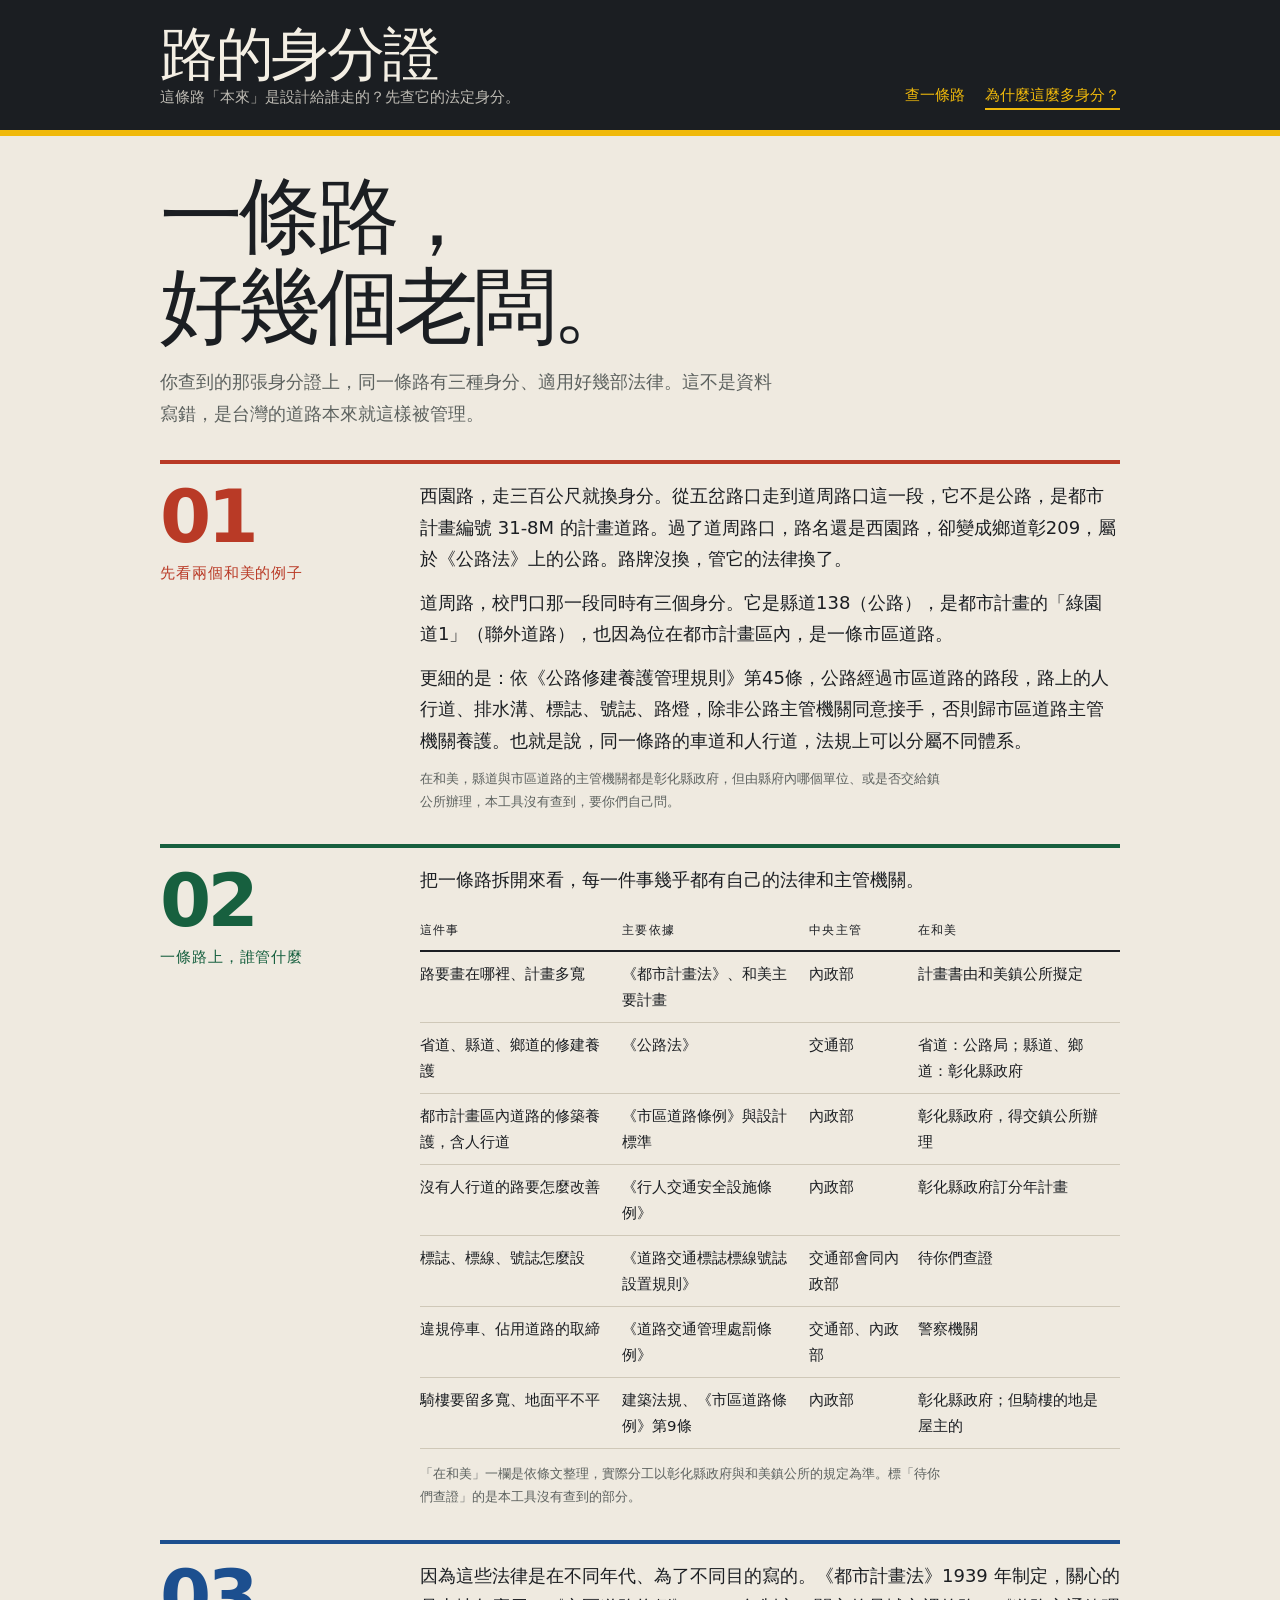
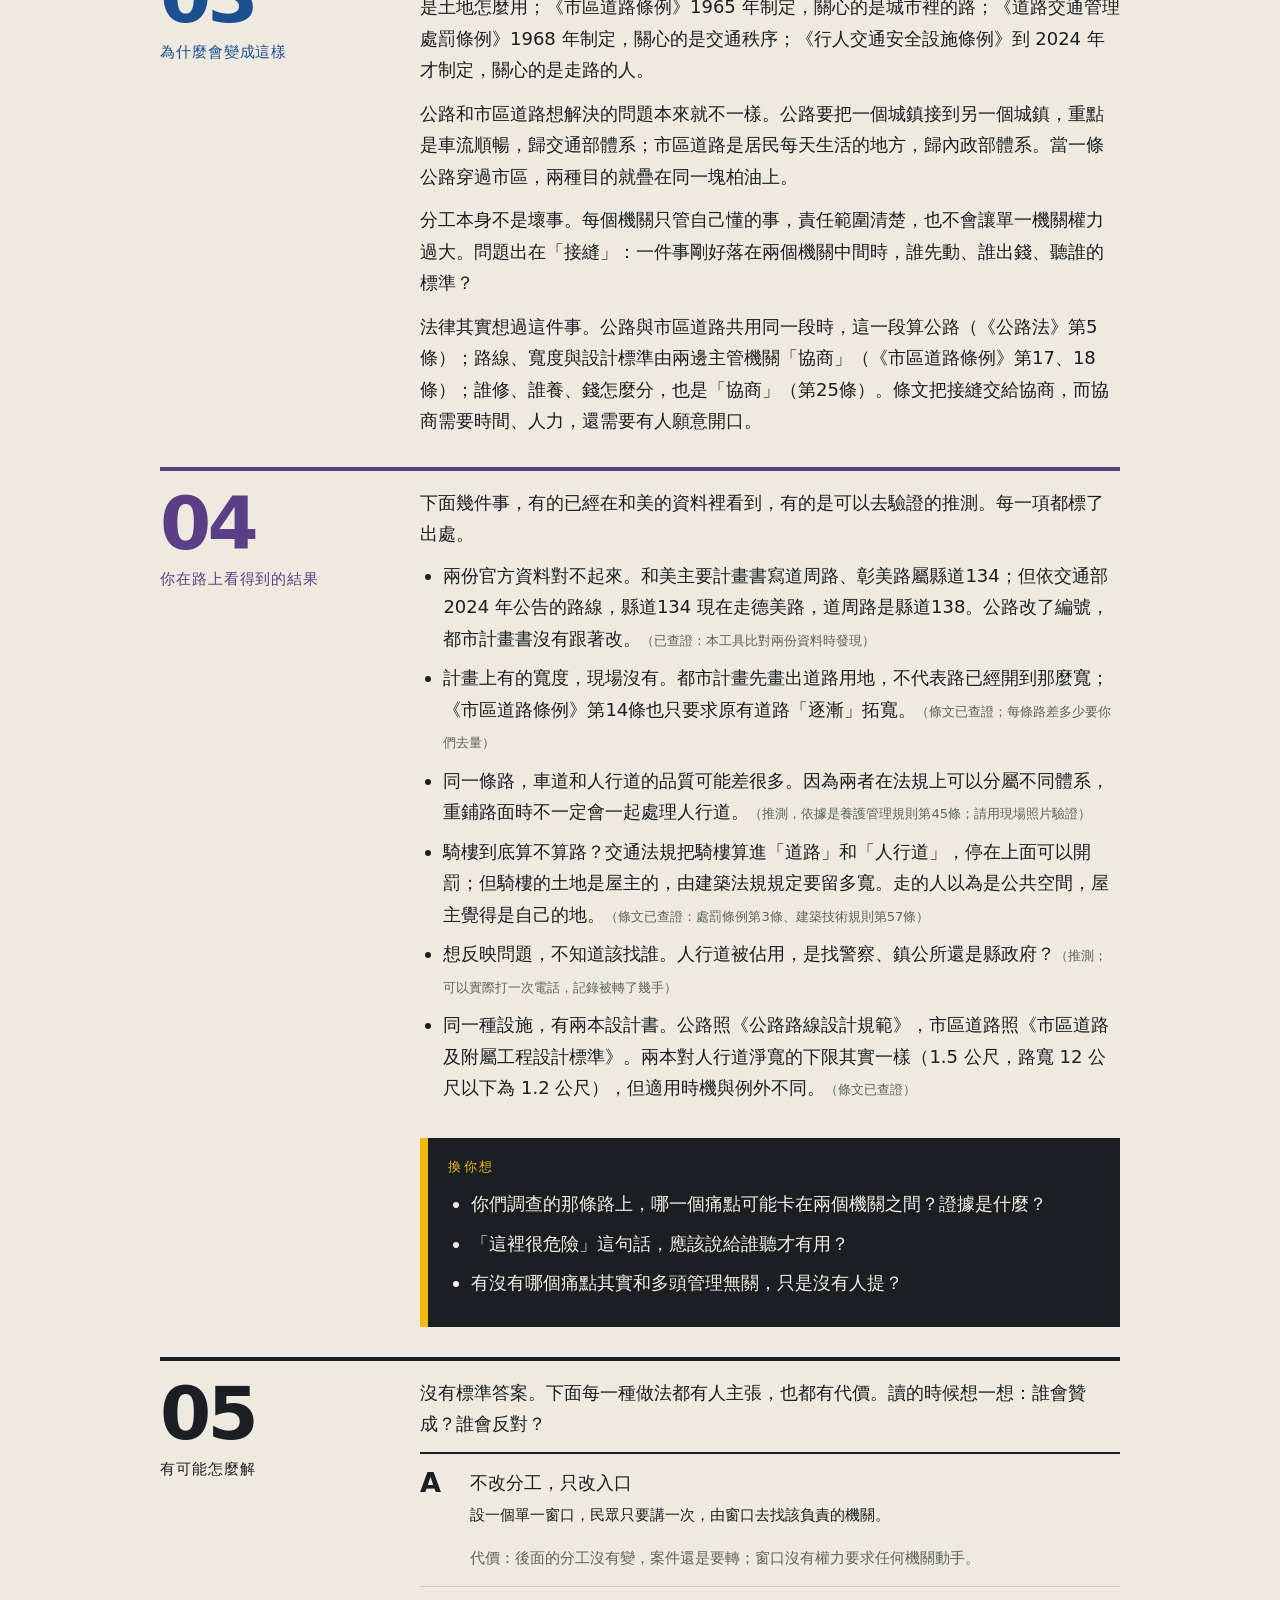
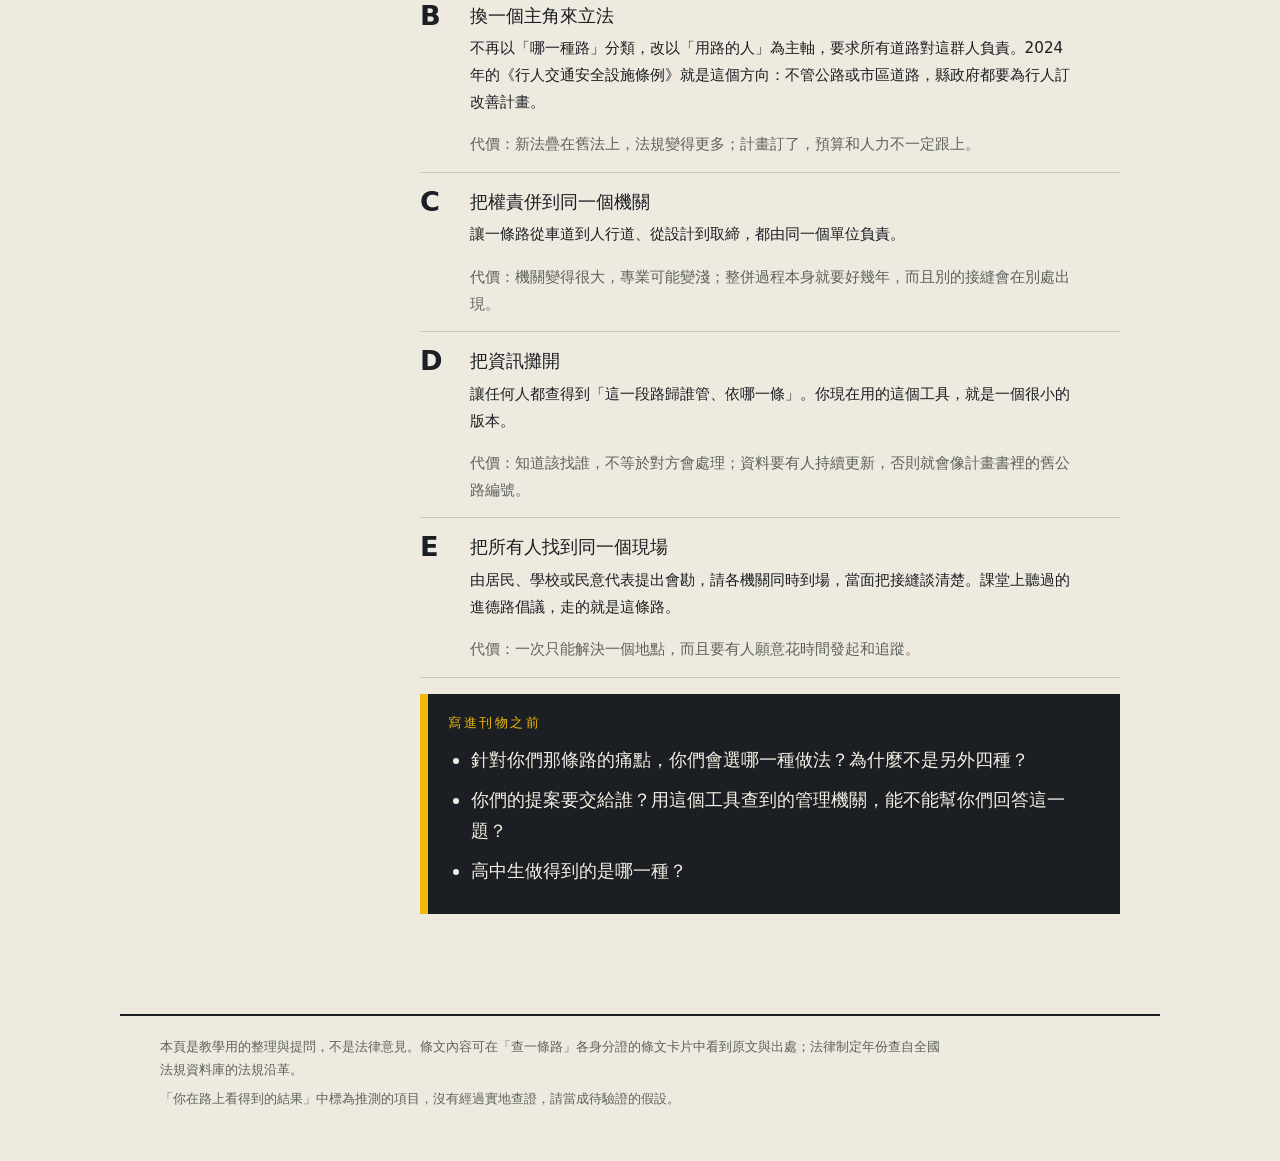
==== why.html @ 9fcd10db "新增分析頁「一條路，好幾個老闆」並改版視覺 說明道路多法規、多機關管理的成因、可觀察現象與五種解法； 樣式改為柏油色頁首、直角粗線與大字編號，桌機兩欄。  Co-Authored-By: Claude" ====
<!doctype html>
<html lang="zh-Hant-TW">
<head>
<meta charset="utf-8">
<meta name="viewport" content="width=device-width, initial-scale=1">
<title>一條路，好幾個老闆｜路的身分證</title>
<meta name="description" content="為什麼台灣的一條路同時受好幾部法律、好幾個機關管理？這會造成什麼生活現象？有可能怎麼解？">
<link rel="stylesheet" href="assets/style.css">
</head>
<body>
<header class="site-head">
  <div class="wrap">
    <div>
      <a class="brand" href="./">路的身分證</a>
      <p class="tagline">這條路「本來」是設計給誰走的？先查它的法定身分。</p>
    </div>
    <nav class="nav" aria-label="主選單">
      <a href="./">查一條路</a>
      <a href="why.html" aria-current="page">為什麼這麼多身分？</a>
    </nav>
  </div>
</header>

<main class="essay">
  <h1 class="lead">一條路，<br>好幾個老闆。</h1>
  <p class="sub">你查到的那張身分證上，同一條路有三種身分、適用好幾部法律。這不是資料寫錯，是台灣的道路本來就這樣被管理。</p>

  <section class="block b-highway">
    <h2><span class="num">01</span>先看兩個和美的例子</h2>
    <p><strong>西園路，走三百公尺就換身分。</strong>從五岔路口走到道周路口這一段，它不是公路，是都市計畫編號 31-8M 的計畫道路。過了道周路口，路名還是西園路，卻變成鄉道彰209，屬於《公路法》上的公路。路牌沒換，管它的法律換了。</p>
    <p><strong>道周路，校門口那一段同時有三個身分。</strong>它是縣道138（公路），是都市計畫的「綠園道1」（聯外道路），也因為位在都市計畫區內，是一條市區道路。</p>
    <p>更細的是：依《公路修建養護管理規則》第45條，公路經過市區道路的路段，路上的人行道、排水溝、標誌、號誌、路燈，除非公路主管機關同意接手，否則歸市區道路主管機關養護。也就是說，<strong>同一條路的車道和人行道，法規上可以分屬不同體系。</strong></p>
    <p class="cite">在和美，縣道與市區道路的主管機關都是彰化縣政府，但由縣府內哪個單位、或是否交給鎮公所辦理，本工具沒有查到，要你們自己問。</p>
  </section>

  <section class="block b-plan">
    <h2><span class="num">02</span>一條路上，誰管什麼</h2>
    <p>把一條路拆開來看，每一件事幾乎都有自己的法律和主管機關。</p>
    <div class="tbl-wrap">
      <table>
        <thead><tr><th>這件事</th><th>主要依據</th><th>中央主管</th><th>在和美</th></tr></thead>
        <tbody>
          <tr><td>路要畫在哪裡、計畫多寬</td><td>《都市計畫法》、和美主要計畫</td><td>內政部</td><td>計畫書由和美鎮公所擬定</td></tr>
          <tr><td>省道、縣道、鄉道的修建養護</td><td>《公路法》</td><td>交通部</td><td>省道：公路局；縣道、鄉道：彰化縣政府</td></tr>
          <tr><td>都市計畫區內道路的修築養護，含人行道</td><td>《市區道路條例》與設計標準</td><td>內政部</td><td>彰化縣政府，得交鎮公所辦理</td></tr>
          <tr><td>沒有人行道的路要怎麼改善</td><td>《行人交通安全設施條例》</td><td>內政部</td><td>彰化縣政府訂分年計畫</td></tr>
          <tr><td>標誌、標線、號誌怎麼設</td><td>《道路交通標誌標線號誌設置規則》</td><td>交通部會同內政部</td><td>待你們查證</td></tr>
          <tr><td>違規停車、佔用道路的取締</td><td>《道路交通管理處罰條例》</td><td>交通部、內政部</td><td>警察機關</td></tr>
          <tr><td>騎樓要留多寬、地面平不平</td><td>建築法規、《市區道路條例》第9條</td><td>內政部</td><td>彰化縣政府；但騎樓的地是屋主的</td></tr>
        </tbody>
      </table>
    </div>
    <p class="cite">「在和美」一欄是依條文整理，實際分工以彰化縣政府與和美鎮公所的規定為準。標「待你們查證」的是本工具沒有查到的部分。</p>
  </section>

  <section class="block b-urban">
    <h2><span class="num">03</span>為什麼會變成這樣</h2>
    <p><strong>因為這些法律是在不同年代、為了不同目的寫的。</strong>《都市計畫法》1939 年制定，關心的是土地怎麼用；《市區道路條例》1965 年制定，關心的是城市裡的路；《道路交通管理處罰條例》1968 年制定，關心的是交通秩序；《行人交通安全設施條例》到 2024 年才制定，關心的是走路的人。</p>
    <p><strong>公路和市區道路想解決的問題本來就不一樣。</strong>公路要把一個城鎮接到另一個城鎮，重點是車流順暢，歸交通部體系；市區道路是居民每天生活的地方，歸內政部體系。當一條公路穿過市區，兩種目的就疊在同一塊柏油上。</p>
    <p><strong>分工本身不是壞事。</strong>每個機關只管自己懂的事，責任範圍清楚，也不會讓單一機關權力過大。問題出在「接縫」：一件事剛好落在兩個機關中間時，誰先動、誰出錢、聽誰的標準？</p>
    <p>法律其實想過這件事。公路與市區道路共用同一段時，這一段算公路（《公路法》第5條）；路線、寬度與設計標準由兩邊主管機關「協商」（《市區道路條例》第17、18條）；誰修、誰養、錢怎麼分，也是「協商」（第25條）。<strong>條文把接縫交給協商，而協商需要時間、人力，還需要有人願意開口。</strong></p>
  </section>

  <section class="block b-field">
    <h2><span class="num">04</span>你在路上看得到的結果</h2>
    <p>下面幾件事，有的已經在和美的資料裡看到，有的是可以去驗證的推測。每一項都標了出處。</p>
    <ul>
      <li><strong>兩份官方資料對不起來。</strong>和美主要計畫書寫道周路、彰美路屬縣道134；但依交通部 2024 年公告的路線，縣道134 現在走德美路，道周路是縣道138。公路改了編號，都市計畫書沒有跟著改。<span class="cite">（已查證：本工具比對兩份資料時發現）</span></li>
      <li><strong>計畫上有的寬度，現場沒有。</strong>都市計畫先畫出道路用地，不代表路已經開到那麼寬；《市區道路條例》第14條也只要求原有道路「逐漸」拓寬。<span class="cite">（條文已查證；每條路差多少要你們去量）</span></li>
      <li><strong>同一條路，車道和人行道的品質可能差很多。</strong>因為兩者在法規上可以分屬不同體系，重鋪路面時不一定會一起處理人行道。<span class="cite">（推測，依據是養護管理規則第45條；請用現場照片驗證）</span></li>
      <li><strong>騎樓到底算不算路？</strong>交通法規把騎樓算進「道路」和「人行道」，停在上面可以開罰；但騎樓的土地是屋主的，由建築法規規定要留多寬。走的人以為是公共空間，屋主覺得是自己的地。<span class="cite">（條文已查證：處罰條例第3條、建築技術規則第57條）</span></li>
      <li><strong>想反映問題，不知道該找誰。</strong>人行道被佔用，是找警察、鎮公所還是縣政府？<span class="cite">（推測；可以實際打一次電話，記錄被轉了幾手）</span></li>
      <li><strong>同一種設施，有兩本設計書。</strong>公路照《公路路線設計規範》，市區道路照《市區道路及附屬工程設計標準》。兩本對人行道淨寬的下限其實一樣（1.5 公尺，路寬 12 公尺以下為 1.2 公尺），但適用時機與例外不同。<span class="cite">（條文已查證）</span></li>
    </ul>
    <div class="ask">
      <h3>換你想</h3>
      <ul>
        <li>你們調查的那條路上，哪一個痛點可能卡在兩個機關之間？證據是什麼？</li>
        <li>「這裡很危險」這句話，應該說給誰聽才有用？</li>
        <li>有沒有哪個痛點其實和多頭管理無關，只是沒有人提？</li>
      </ul>
    </div>
  </section>

  <section class="block">
    <h2><span class="num">05</span>有可能怎麼解</h2>
    <p>沒有標準答案。下面每一種做法都有人主張，也都有代價。讀的時候想一想：誰會贊成？誰會反對？</p>
    <div class="opts">
      <div class="opt"><span class="k">A</span><h3>不改分工，只改入口</h3>
        <p>設一個單一窗口，民眾只要講一次，由窗口去找該負責的機關。</p>
        <p class="cost">代價：後面的分工沒有變，案件還是要轉；窗口沒有權力要求任何機關動手。</p></div>
      <div class="opt"><span class="k">B</span><h3>換一個主角來立法</h3>
        <p>不再以「哪一種路」分類，改以「用路的人」為主軸，要求所有道路對這群人負責。2024 年的《行人交通安全設施條例》就是這個方向：不管公路或市區道路，縣政府都要為行人訂改善計畫。</p>
        <p class="cost">代價：新法疊在舊法上，法規變得更多；計畫訂了，預算和人力不一定跟上。</p></div>
      <div class="opt"><span class="k">C</span><h3>把權責併到同一個機關</h3>
        <p>讓一條路從車道到人行道、從設計到取締，都由同一個單位負責。</p>
        <p class="cost">代價：機關變得很大，專業可能變淺；整併過程本身就要好幾年，而且別的接縫會在別處出現。</p></div>
      <div class="opt"><span class="k">D</span><h3>把資訊攤開</h3>
        <p>讓任何人都查得到「這一段路歸誰管、依哪一條」。你現在用的這個工具，就是一個很小的版本。</p>
        <p class="cost">代價：知道該找誰，不等於對方會處理；資料要有人持續更新，否則就會像計畫書裡的舊公路編號。</p></div>
      <div class="opt"><span class="k">E</span><h3>把所有人找到同一個現場</h3>
        <p>由居民、學校或民意代表提出會勘，請各機關同時到場，當面把接縫談清楚。課堂上聽過的進德路倡議，走的就是這條路。</p>
        <p class="cost">代價：一次只能解決一個地點，而且要有人願意花時間發起和追蹤。</p></div>
    </div>
    <div class="ask">
      <h3>寫進刊物之前</h3>
      <ul>
        <li>針對你們那條路的痛點，你們會選哪一種做法？為什麼不是另外四種？</li>
        <li>你們的提案要交給誰？用這個工具查到的管理機關，能不能幫你們回答這一題？</li>
        <li>高中生做得到的是哪一種？</li>
      </ul>
    </div>
  </section>
</main>

<footer class="site-foot">
  <p>本頁是教學用的整理與提問，不是法律意見。條文內容可在「查一條路」各身分證的條文卡片中看到原文與出處；法律制定年份查自全國法規資料庫的法規沿革。</p>
  <p>「你在路上看得到的結果」中標為推測的項目，沒有經過實地查證，請當成待驗證的假設。</p>
</footer>
</body>
</html>
---- assets/style.css ----
/* 路的身分證：柏油、標線、路牌。平塗色塊、直角、粗線，不用陰影與圓角卡片。 */
:root {
  --asphalt: #1b1e22;
  --paper: #efeae0;
  --sheet: #f9f6ee;
  --ink: #1b1e22;
  --muted: #5d625f;
  --line: #1b1e22;
  --hair: #cfc8b8;
  --yellow: #f0b90b;
  --green: #17603f;
  --blue: #1c4f8f;
  --red: #b93a26;
  --violet: #5b3f86;
  --warn-bg: #fbe9a8;
  --warn-ink: #4d3a00;
  --accent: var(--blue);
}
@media (prefers-color-scheme: dark) {
  :root {
    --paper: #15181b;
    --sheet: #1e2226;
    --ink: #ece7dc;
    --muted: #a5a79f;
    --line: #ece7dc;
    --hair: #3a4046;
    --green: #5fc091;
    --blue: #7fb2ee;
    --red: #f0806a;
    --violet: #b79ae0;
    --warn-bg: #4a3c0c;
    --warn-ink: #ffe9a3;
  }
}
* { box-sizing: border-box; }
html { -webkit-text-size-adjust: 100%; }
body {
  margin: 0;
  background: var(--paper);
  color: var(--ink);
  font: 18px/1.75 "PingFang TC", "Noto Sans TC", "Microsoft JhengHei", system-ui, sans-serif;
  font-synthesis: none;
  text-rendering: optimizeLegibility;
}
h1, h2, h3, h4, p, ul, ol, dl { margin: 0; }
a { color: var(--accent); text-underline-offset: 3px; }
a:focus-visible, button:focus-visible, input:focus-visible, summary:focus-visible {
  outline: 3px solid var(--yellow); outline-offset: 2px;
}
.wrap, main, .site-foot { max-width: 1040px; margin: 0 auto; padding-left: 16px; padding-right: 16px; }
@media (min-width: 900px) { .wrap, main, .site-foot { padding-left: 40px; padding-right: 40px; } }

.banner { background: var(--red); color: #fff; text-align: center; padding: 10px 16px; font-weight: 800; }

/* 頁首：一段柏油路，底下是黃色分向線 */
.site-head { background: var(--asphalt); color: #f4efe4; border-bottom: 6px solid var(--yellow); }
.site-head .wrap { display: flex; flex-wrap: wrap; align-items: flex-end; justify-content: space-between; gap: 8px 32px; padding-top: 26px; padding-bottom: 20px; }
.brand { font-size: clamp(2.2rem, 6vw, 3.6rem); font-weight: 900; letter-spacing: -0.04em; line-height: 1; color: inherit; text-decoration: none; }
.tagline { font-size: .95rem; opacity: .75; max-width: 30em; }
.nav { display: flex; gap: 20px; font-weight: 700; font-size: .95rem; }
.nav a { color: var(--yellow); text-decoration: none; border-bottom: 2px solid transparent; }
.nav a:hover, .nav a[aria-current] { border-bottom-color: var(--yellow); }

/* 搜尋 */
.search-label { display: block; font-size: .8rem; font-weight: 800; letter-spacing: .2em; margin: 36px 0 8px; }
.search {
  width: 100%; font: inherit; font-size: clamp(1.4rem, 4vw, 2.2rem); font-weight: 800; letter-spacing: -0.02em;
  padding: 10px 0; border: 0; border-bottom: 5px solid var(--line); border-radius: 0;
  background: transparent; color: var(--ink);
}
.search::placeholder { color: var(--muted); font-weight: 500; opacity: .7; }
.search:focus { outline: none; border-bottom-color: var(--yellow); }
.status { color: var(--muted); margin: 12px 0 8px; font-size: .9rem; }
.road-list { list-style: none; padding: 0; margin: 0 0 56px; columns: 220px auto; column-gap: 32px; border-top: 2px solid var(--line); }
.road-list li { break-inside: avoid; border-bottom: 1px solid var(--hair); }
.road-list a { display: flex; justify-content: space-between; align-items: baseline; gap: 12px; padding: 9px 2px; text-decoration: none; color: var(--ink); }
.road-list a:hover { background: var(--yellow); color: var(--asphalt); }
.road-list a:hover .rcode { color: var(--asphalt); }
.rname { font-weight: 800; }
.rcode { color: var(--muted); font-size: .8rem; font-variant-numeric: tabular-nums; text-align: right; }

/* 身分證 */
.back { margin: 22px 0 10px; font-size: .9rem; font-weight: 700; }
.id-head { border-top: 8px solid var(--line); padding: 14px 0 22px; }
.eyebrow { font-size: .78rem; font-weight: 800; letter-spacing: .32em; color: var(--muted); }
.id-head h1 { font-size: clamp(3.2rem, 11vw, 6.5rem); font-weight: 900; letter-spacing: -0.06em; line-height: 1.02; margin: 2px 0 10px; }
.seg-label { color: var(--muted); }
.tabs { display: flex; flex-wrap: wrap; gap: 0; margin-top: 10px; border: 2px solid var(--line); width: fit-content; max-width: 100%; }
.tab { padding: 9px 16px; text-decoration: none; color: var(--ink); font-size: .92rem; font-weight: 700; border-right: 2px solid var(--line); }
.tab:last-child { border-right: 0; }
.tab.on { background: var(--line); color: var(--paper); }
@media (max-width: 700px) { .tabs { flex-direction: column; width: 100%; } .tab { border-right: 0; border-bottom: 2px solid var(--line); } .tab:last-child { border-bottom: 0; } }

.block { --c: var(--line); border-top: 4px solid var(--c); padding: 16px 0 30px; display: grid; gap: 0 40px; }
.block > * { grid-column: 1; min-width: 0; }
.block h2 { font-size: .95rem; font-weight: 800; letter-spacing: .06em; color: var(--c); }
.block h2 .num { display: block; font-size: 3rem; font-weight: 900; letter-spacing: -0.05em; line-height: 1; margin-bottom: 6px; font-variant-numeric: tabular-nums; }
@media (min-width: 900px) {
  .block { grid-template-columns: 220px 1fr; }
  .block > * { grid-column: 2; }
  .block > h2 { grid-column: 1; grid-row: 1 / span 20; }
  .block h2 .num { font-size: 4.6rem; }
}
.b-highway { --c: var(--red); }
.b-plan { --c: var(--green); }
.b-urban { --c: var(--blue); }
.b-field { --c: var(--violet); }
.block h3 { font-size: 1rem; font-weight: 800; margin: 20px 0 6px; }
.verdict { font-size: clamp(1.6rem, 4.6vw, 2.5rem); font-weight: 900; letter-spacing: -0.03em; line-height: 1.25; margin: 0 0 12px; }
.row { display: grid; grid-template-columns: 6em 1fr; gap: 12px; padding: 7px 0; border-top: 1px solid var(--hair); }
dl .row:last-child { border-bottom: 1px solid var(--hair); }
dt { color: var(--muted); font-size: .9rem; }
dd { margin: 0; overflow-wrap: anywhere; }
.note { color: var(--muted); font-size: .95rem; margin: 10px 0; white-space: pre-line; max-width: 46em; }
.note.warn { background: var(--warn-bg); color: var(--warn-ink); padding: 10px 14px; border-left: 6px solid var(--yellow); }
.empty { color: var(--muted); }
.badge { display: inline-block; margin-left: 10px; padding: 1px 8px; font-size: .72rem; font-weight: 800; letter-spacing: .04em; background: var(--yellow); color: var(--asphalt); vertical-align: middle; white-space: nowrap; }
.cands { padding-left: 1.2em; margin: 8px 0; }
.cands li { margin-bottom: 8px; }

details.group { border-top: 2px solid var(--line); }
details.group:last-of-type { border-bottom: 2px solid var(--line); }
details.group > summary { cursor: pointer; padding: 12px 0; font-weight: 800; font-size: 1.1rem; list-style: none; display: flex; justify-content: space-between; align-items: baseline; }
details.group > summary::-webkit-details-marker { display: none; }
details.group > summary::after { content: "＋"; font-weight: 900; margin-left: 12px; }
details.group[open] > summary::after { content: "－"; }
.count { color: var(--muted); font-weight: 500; margin-left: auto; font-size: .85rem; }
.rule { border-top: 1px solid var(--hair); padding: 14px 0 16px; }
.rule h4 { font-size: .8rem; font-weight: 800; letter-spacing: .04em; color: var(--c, var(--muted)); margin-bottom: 4px; }
.plain { font-size: 1.05rem; max-width: 44em; margin-bottom: 8px; }
.rule details > summary { cursor: pointer; font-size: .88rem; font-weight: 700; color: var(--muted); }
.lawtext { white-space: pre-wrap; font-size: .93rem; border-left: 4px solid var(--hair); padding-left: 14px; margin: 8px 0; max-width: 46em; }
.meta { font-size: .8rem; color: var(--muted); margin-top: 6px; overflow-wrap: anywhere; }

.checklist { padding-left: 1.2em; margin: 8px 0; }
.checklist li { margin-bottom: 6px; }
.actions { display: flex; flex-wrap: wrap; gap: 10px; align-items: center; margin-top: 16px; }
button { font: inherit; font-weight: 800; padding: 10px 20px; border-radius: 0; cursor: pointer; border: 2px solid var(--line); background: var(--line); color: var(--paper); }
button:hover { background: var(--yellow); border-color: var(--yellow); color: var(--asphalt); }
button.ghost { background: transparent; color: var(--ink); }
.copy-status { font-size: .9rem; color: var(--muted); }
.more { border-top: 4px solid var(--line); padding: 18px 0 8px; font-weight: 800; font-size: 1.15rem; }
.more a { color: var(--ink); }

/* 分析頁 */
.essay { padding-bottom: 40px; }
.essay .lead { font-size: clamp(2.4rem, 8vw, 5.2rem); font-weight: 900; letter-spacing: -0.055em; line-height: 1.08; margin: 36px 0 14px; }
.essay .sub { font-size: 1.15rem; color: var(--muted); max-width: 34em; margin-bottom: 30px; }
.essay p, .essay li { max-width: 40em; }
.essay .block p + p { margin-top: 12px; }
.essay ul, .essay ol { padding-left: 1.3em; margin: 10px 0; }
.essay li { margin-bottom: 8px; }
.essay strong { font-weight: 800; }
.cite { font-size: .82rem; color: var(--muted); }
.tbl-wrap { overflow-x: auto; margin: 14px 0; }
table { border-collapse: collapse; width: 100%; min-width: 620px; font-size: .93rem; }
th, td { text-align: left; vertical-align: top; padding: 9px 12px 9px 0; border-bottom: 1px solid var(--hair); }
th { font-size: .78rem; letter-spacing: .1em; border-bottom: 2px solid var(--line); white-space: nowrap; }
.ask { background: var(--asphalt); color: #f4efe4; padding: 18px 20px; margin-top: 16px; border-left: 8px solid var(--yellow); }
.ask h3 { margin: 0 0 6px; color: var(--yellow); font-size: .8rem; letter-spacing: .2em; }
.ask li { max-width: 38em; }
.opts { display: grid; gap: 0; margin-top: 12px; border-top: 2px solid var(--line); }
.opt { display: grid; grid-template-columns: 2.2em 1fr; gap: 4px 10px; padding: 14px 0; border-bottom: 1px solid var(--hair); }
.opt .k { font-size: 1.7rem; font-weight: 900; line-height: 1.1; color: var(--c); }
.opt h3 { margin: 0; font-size: 1.1rem; }
.opt p { grid-column: 2; font-size: .95rem; }
.opt .cost { color: var(--muted); }

.site-foot { color: var(--muted); font-size: .82rem; padding-top: 20px; padding-bottom: 44px; border-top: 2px solid var(--line); margin-top: 30px; }
.site-foot p { margin-bottom: 6px; max-width: 60em; }
.sources { padding-left: 1.2em; margin-bottom: 8px; }

@media print {
  body { background: #fff; color: #000; font-size: 10.5pt; }
  .site-head { background: #fff; color: #000; border-bottom: 2px solid #000; }
  .nav, .back, .actions, .banner, .tabs, .more, .site-foot .sources { display: none; }
  .block { break-inside: avoid; }
  .rule details { display: none; }
  a { color: #000; text-decoration: none; }
}
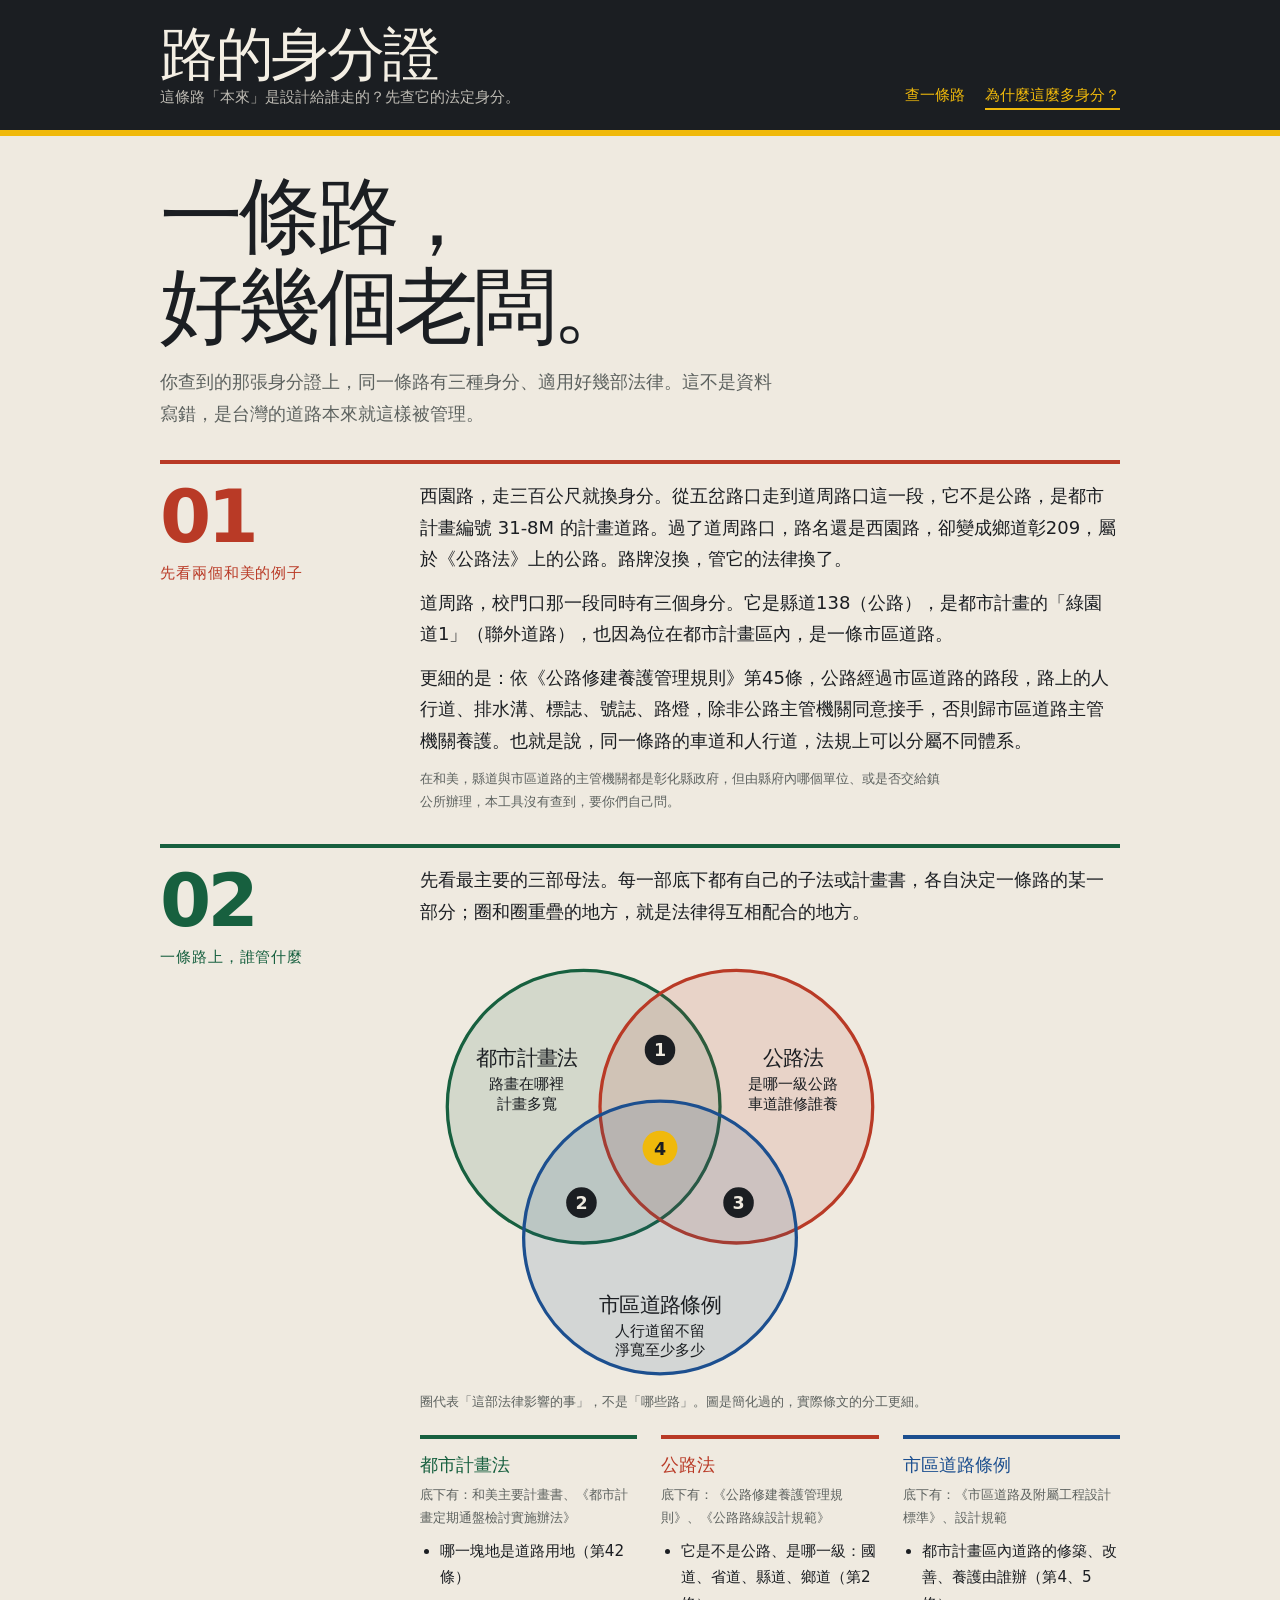
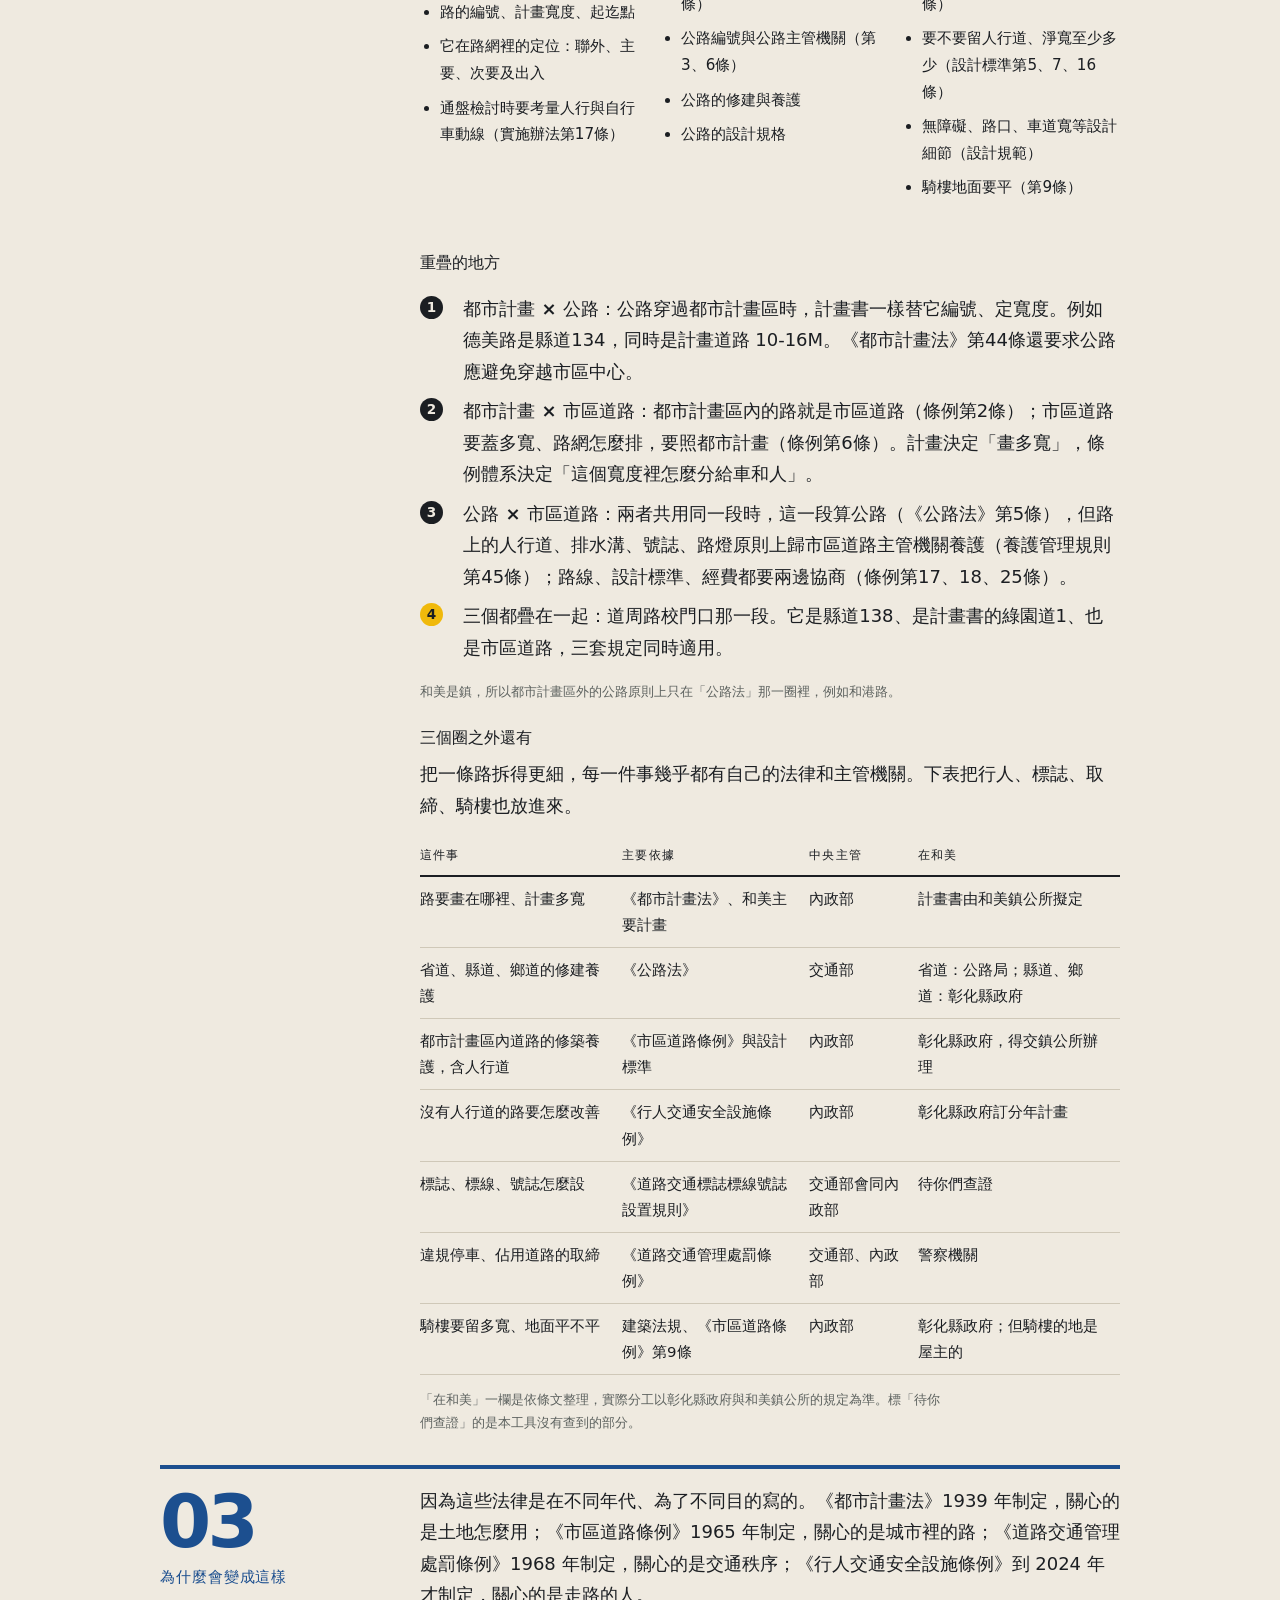
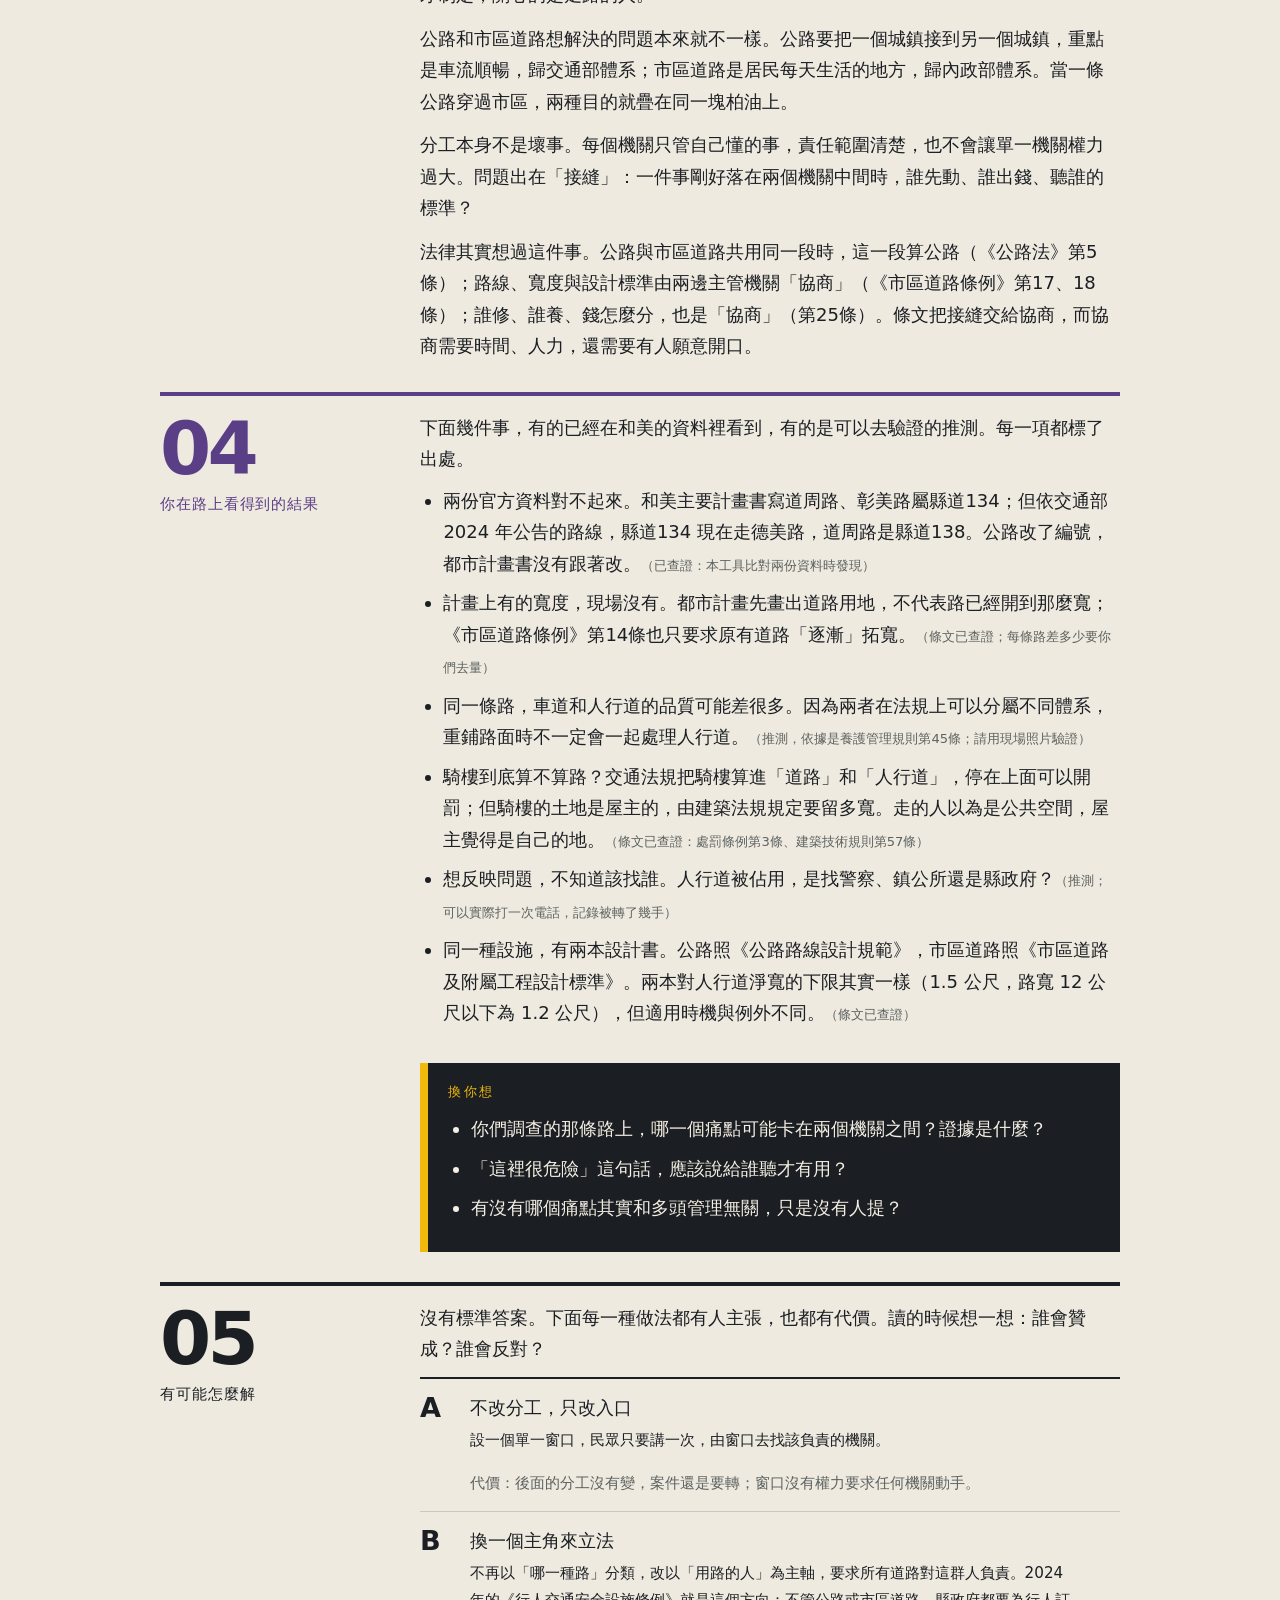
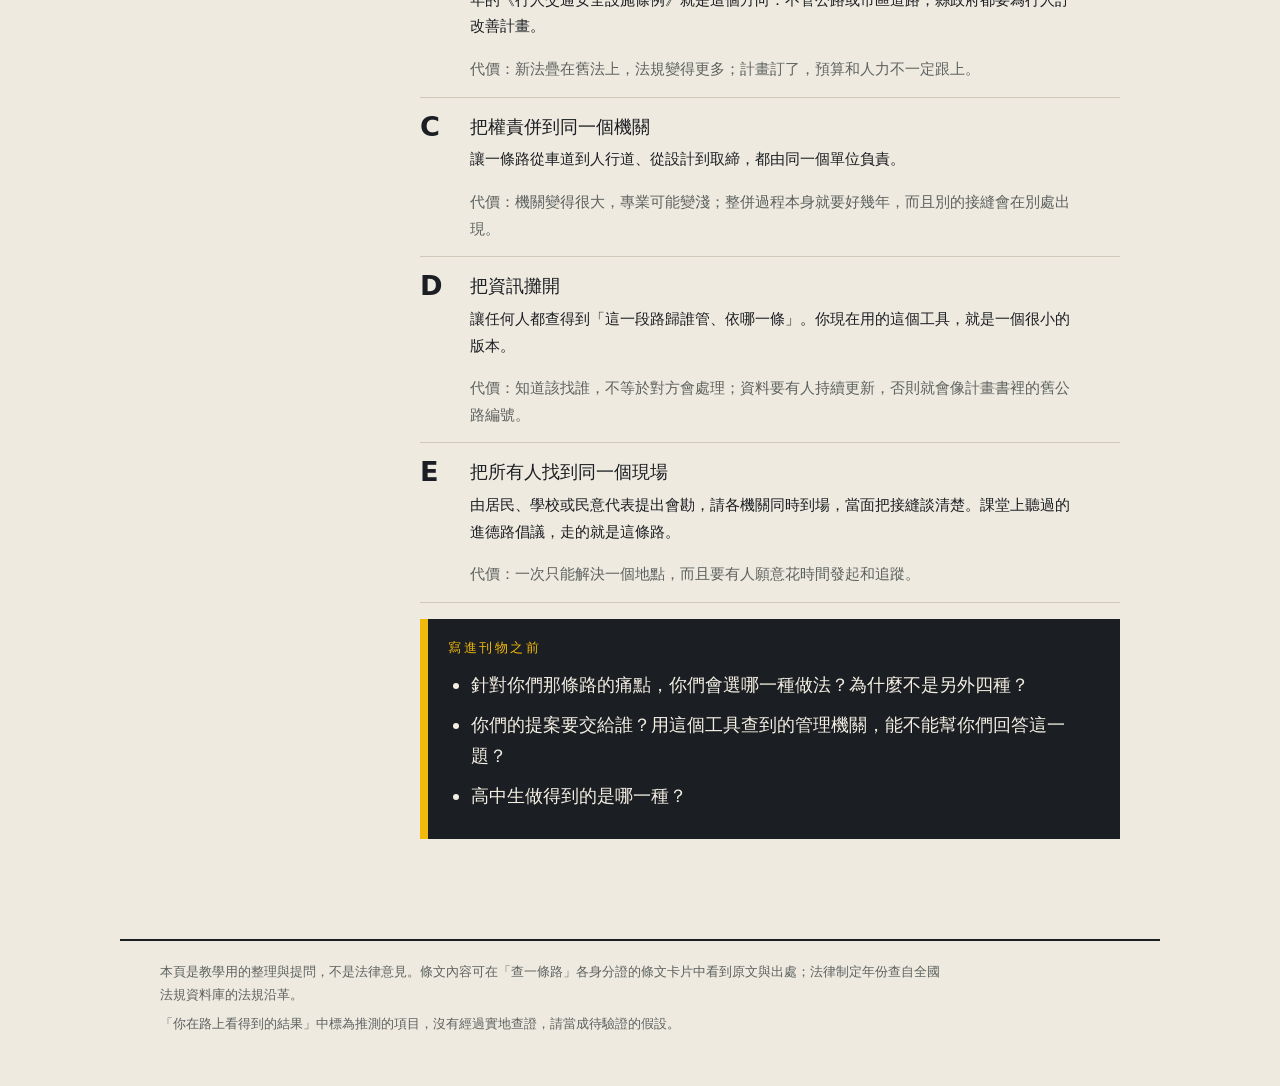
==== commit edde4c8c: "分析頁加入三部母法圈圈圖與重疊區說明 Co-Authored-By: Claude Fable 5.2 <noreply@anthropic.com> Claude-Session: https://" ====
--- a/why.html
+++ b/why.html
@@ -35,7 +35,75 @@
 
   <section class="block b-plan">
     <h2><span class="num">02</span>一條路上，誰管什麼</h2>
-    <p>把一條路拆開來看，每一件事幾乎都有自己的法律和主管機關。</p>
+    <p>先看最主要的三部母法。每一部底下都有自己的子法或計畫書，各自決定一條路的某一部分；圈和圈重疊的地方，就是法律得互相配合的地方。</p>
+    <figure class="venn">
+      <svg viewBox="0 0 440 410" role="img" aria-labelledby="venn-t venn-d">
+        <title id="venn-t">三部母法各自影響一條路的哪些部分</title>
+        <desc id="venn-d">三個互相重疊的圓：都市計畫法、公路法、市區道路條例。兩兩重疊處標 1、2、3，三者重疊處標 4，說明在圖下方。</desc>
+        <circle class="v-plan" cx="150" cy="150" r="125"/>
+        <circle class="v-hw" cx="290" cy="150" r="125"/>
+        <circle class="v-urb" cx="220" cy="270" r="125"/>
+        <text class="v-name" x="98" y="112" text-anchor="middle">都市計畫法</text>
+        <text class="v-sub" x="98" y="134" text-anchor="middle">路畫在哪裡</text>
+        <text class="v-sub" x="98" y="152" text-anchor="middle">計畫多寬</text>
+        <text class="v-name" x="342" y="112" text-anchor="middle">公路法</text>
+        <text class="v-sub" x="342" y="134" text-anchor="middle">是哪一級公路</text>
+        <text class="v-sub" x="342" y="152" text-anchor="middle">車道誰修誰養</text>
+        <text class="v-name" x="220" y="338" text-anchor="middle">市區道路條例</text>
+        <text class="v-sub" x="220" y="360" text-anchor="middle">人行道留不留</text>
+        <text class="v-sub" x="220" y="378" text-anchor="middle">淨寬至少多少</text>
+        <g class="v-mark"><circle cx="220" cy="98" r="14"/><text x="220" y="104" text-anchor="middle">1</text></g>
+        <g class="v-mark"><circle cx="148" cy="238" r="14"/><text x="148" y="244" text-anchor="middle">2</text></g>
+        <g class="v-mark"><circle cx="292" cy="238" r="14"/><text x="292" y="244" text-anchor="middle">3</text></g>
+        <g class="v-mark v-core"><circle cx="220" cy="188" r="16"/><text x="220" y="194" text-anchor="middle">4</text></g>
+      </svg>
+      <figcaption class="cite">圈代表「這部法律影響的事」，不是「哪些路」。圖是簡化過的，實際條文的分工更細。</figcaption>
+    </figure>
+
+    <div class="laws">
+      <div class="law l-plan">
+        <h3>都市計畫法</h3>
+        <p class="law-sub">底下有：和美主要計畫書、《都市計畫定期通盤檢討實施辦法》</p>
+        <ul>
+          <li>哪一塊地是道路用地（第42條）</li>
+          <li>路的編號、計畫寬度、起迄點</li>
+          <li>它在路網裡的定位：聯外、主要、次要及出入</li>
+          <li>通盤檢討時要考量人行與自行車動線（實施辦法第17條）</li>
+        </ul>
+      </div>
+      <div class="law l-hw">
+        <h3>公路法</h3>
+        <p class="law-sub">底下有：《公路修建養護管理規則》、《公路路線設計規範》</p>
+        <ul>
+          <li>它是不是公路、是哪一級：國道、省道、縣道、鄉道（第2條）</li>
+          <li>公路編號與公路主管機關（第3、6條）</li>
+          <li>公路的修建與養護</li>
+          <li>公路的設計規格</li>
+        </ul>
+      </div>
+      <div class="law l-urb">
+        <h3>市區道路條例</h3>
+        <p class="law-sub">底下有：《市區道路及附屬工程設計標準》、設計規範</p>
+        <ul>
+          <li>都市計畫區內道路的修築、改善、養護由誰辦（第4、5條）</li>
+          <li>要不要留人行道、淨寬至少多少（設計標準第5、7、16條）</li>
+          <li>無障礙、路口、車道寬等設計細節（設計規範）</li>
+          <li>騎樓地面要平（第9條）</li>
+        </ul>
+      </div>
+    </div>
+
+    <h3>重疊的地方</h3>
+    <ol class="zones">
+      <li><strong>都市計畫 × 公路：</strong>公路穿過都市計畫區時，計畫書一樣替它編號、定寬度。例如德美路是縣道134，同時是計畫道路 10-16M。《都市計畫法》第44條還要求公路應避免穿越市區中心。</li>
+      <li><strong>都市計畫 × 市區道路：</strong>都市計畫區內的路就是市區道路（條例第2條）；市區道路要蓋多寬、路網怎麼排，要照都市計畫（條例第6條）。計畫決定「畫多寬」，條例體系決定「這個寬度裡怎麼分給車和人」。</li>
+      <li><strong>公路 × 市區道路：</strong>兩者共用同一段時，這一段算公路（《公路法》第5條），但路上的人行道、排水溝、號誌、路燈原則上歸市區道路主管機關養護（養護管理規則第45條）；路線、設計標準、經費都要兩邊協商（條例第17、18、25條）。</li>
+      <li><strong>三個都疊在一起：</strong>道周路校門口那一段。它是縣道138、是計畫書的綠園道1、也是市區道路，三套規定同時適用。</li>
+    </ol>
+    <p class="cite">和美是鎮，所以都市計畫區外的公路原則上只在「公路法」那一圈裡，例如和港路。</p>
+
+    <h3>三個圈之外還有</h3>
+    <p>把一條路拆得更細，每一件事幾乎都有自己的法律和主管機關。下表把行人、標誌、取締、騎樓也放進來。</p>
     <div class="tbl-wrap">
       <table>
         <thead><tr><th>這件事</th><th>主要依據</th><th>中央主管</th><th>在和美</th></tr></thead>
--- a/assets/style.css
+++ b/assets/style.css
@@ -166,6 +166,31 @@
 .opt p { grid-column: 2; font-size: .95rem; }
 .opt .cost { color: var(--muted); }
 
+/* 三部母法的圈圈圖 */
+.venn { margin: 16px 0 8px; }
+.venn svg { display: block; width: 100%; max-width: 480px; height: auto; }
+.venn circle { fill-opacity: .13; stroke-width: 3; }
+.v-plan { fill: var(--green); stroke: var(--green); }
+.v-hw { fill: var(--red); stroke: var(--red); }
+.v-urb { fill: var(--blue); stroke: var(--blue); }
+.v-name { font-size: 19px; font-weight: 900; letter-spacing: -0.03em; fill: var(--ink); }
+.v-sub { font-size: 13.5px; fill: var(--ink); }
+.venn .v-mark circle { fill: var(--ink); fill-opacity: 1; stroke: none; }
+.v-mark text { font-size: 16px; font-weight: 900; fill: var(--paper); }
+.venn .v-core circle { fill: var(--yellow); }
+.v-core text { fill: var(--asphalt); }
+.laws { display: grid; gap: 0; margin: 14px 0 6px; }
+.law { border-top: 4px solid var(--c); padding: 10px 0 14px; }
+.law h3 { margin: 0 0 2px; color: var(--c); font-size: 1.15rem; }
+.law-sub { font-size: .82rem; color: var(--muted); }
+.law ul { margin: 8px 0 0; font-size: .95rem; }
+.l-plan { --c: var(--green); } .l-hw { --c: var(--red); } .l-urb { --c: var(--blue); }
+@media (min-width: 700px) { .laws { grid-template-columns: repeat(3, 1fr); gap: 0 24px; } }
+.zones { counter-reset: z; list-style: none; padding-left: 0 !important; }
+.zones li { counter-increment: z; position: relative; padding-left: 2.4em; }
+.zones li::before { content: counter(z); position: absolute; left: 0; top: .2em; width: 1.7em; height: 1.7em; border-radius: 50%; background: var(--ink); color: var(--paper); font-weight: 900; font-size: .85rem; display: grid; place-items: center; }
+.zones li:last-child::before { background: var(--yellow); color: var(--asphalt); }
+
 .site-foot { color: var(--muted); font-size: .82rem; padding-top: 20px; padding-bottom: 44px; border-top: 2px solid var(--line); margin-top: 30px; }
 .site-foot p { margin-bottom: 6px; max-width: 60em; }
 .sources { padding-left: 1.2em; margin-bottom: 8px; }
